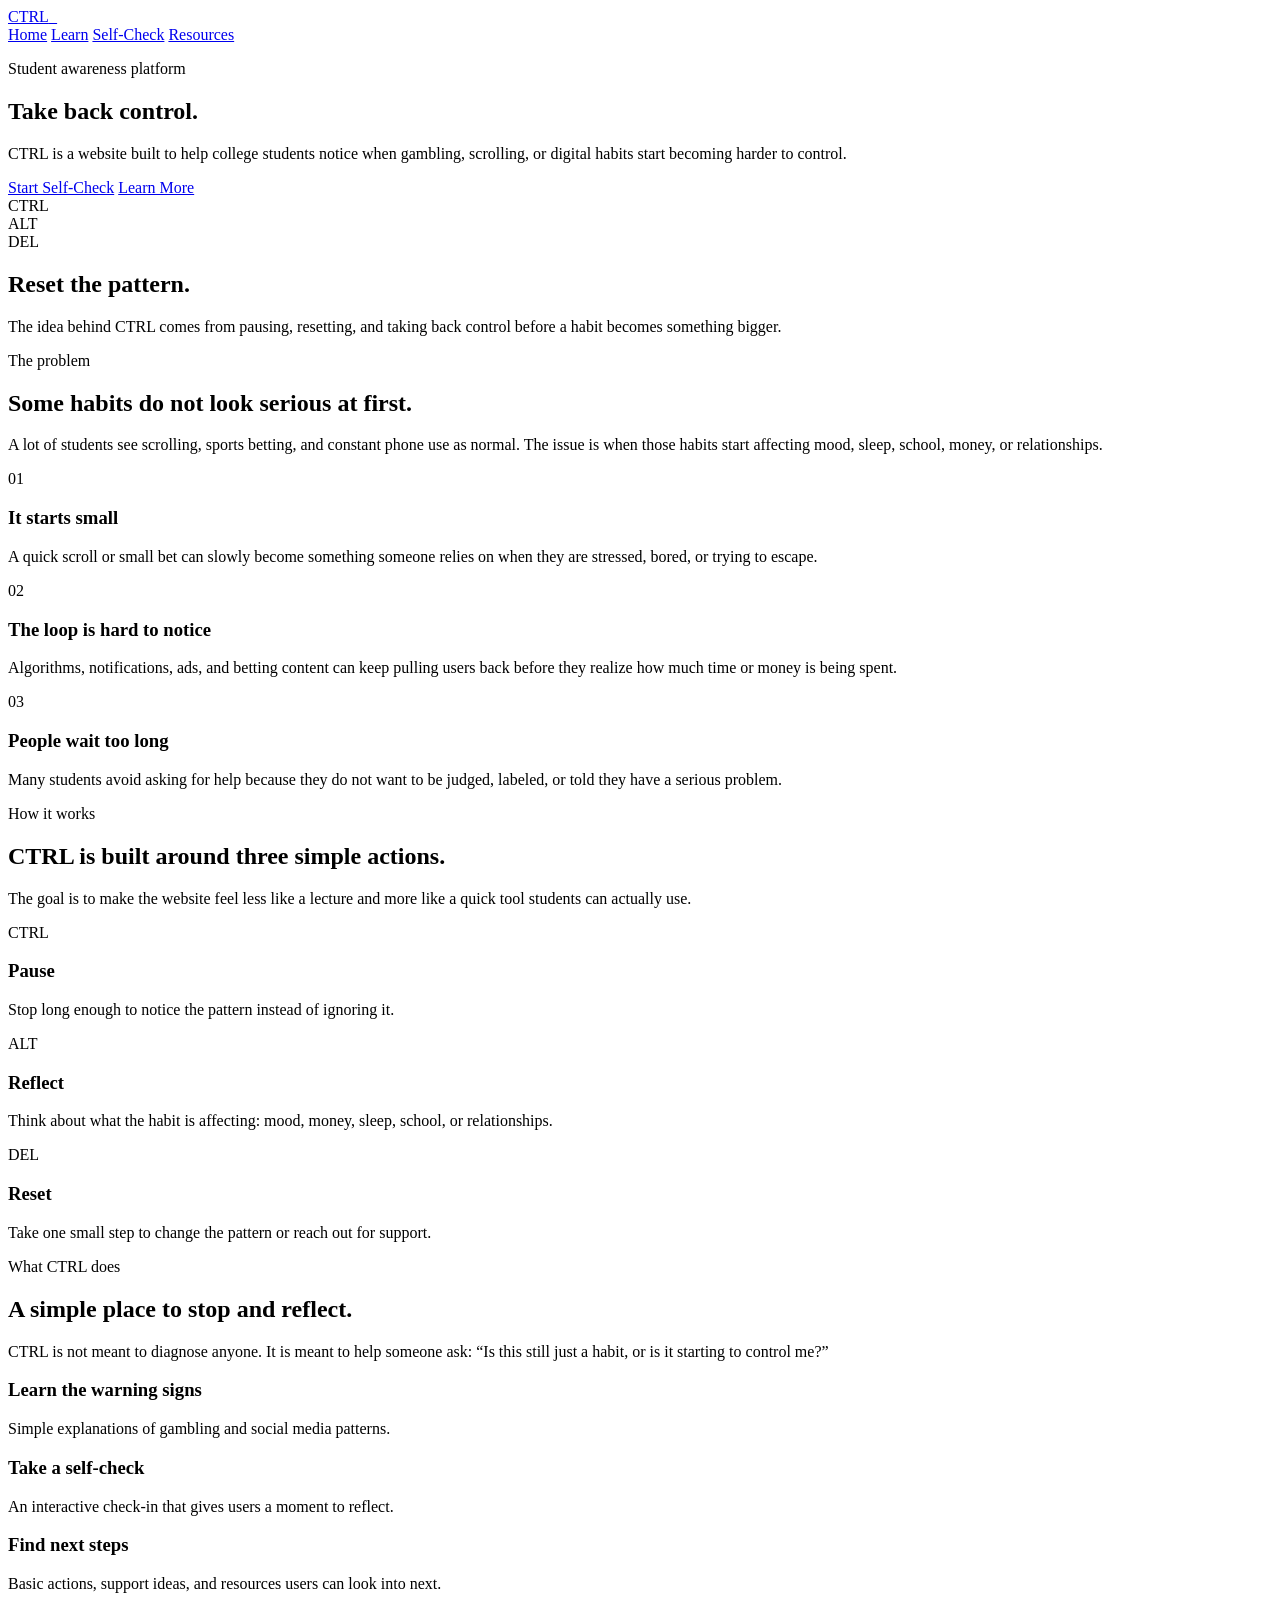
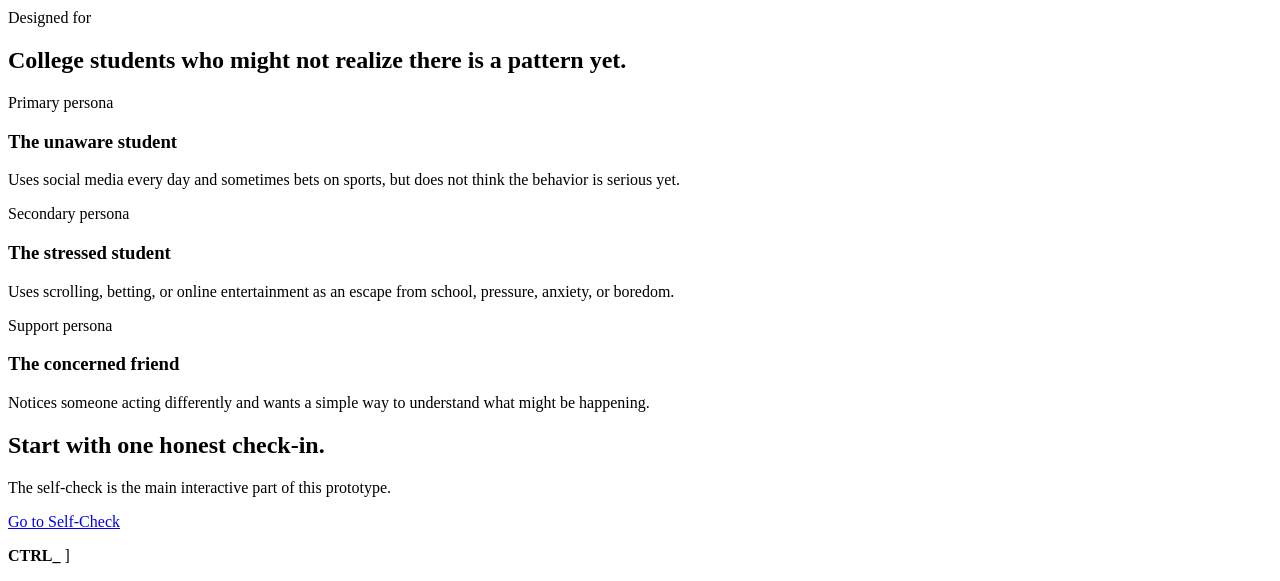
==== index.html @ d5712b6b "Add files via upload" ====
<!DOCTYPE html>
<html lang="en">
<head>
  <meta charset="UTF-8" />
  <meta name="viewport" content="width=device-width, initial-scale=1.0" />

  <title>CTRL | Take Back Control</title>

  <link rel="stylesheet" href="css/style.css" />
</head>

<body>

  <header class="site-header">
    <a href="index.html" class="logo">CTRL<span>_</span></a>

    <nav class="nav-links">
      <a href="index.html" class="active">Home</a>
      <a href="learn.html">Learn</a>
      <a href="self-check.html">Self-Check</a>
      <a href="resources.html">Resources</a>
    </nav>
  </header>

  <main>

    <section class="hero">

      <div class="hero-copy">

        <p class="eyebrow">Student awareness platform</p>

        <h1>
          Take back <span class="blue-text">control.</span>
        </h1>

        <p class="hero-text">
          CTRL is a website built to help college students notice when gambling,
          scrolling, or digital habits start becoming harder to control.
        </p>

        <div class="button-row">
          <a href="self-check.html" class="btn primary">Start Self-Check</a>
          <a href="learn.html" class="btn secondary">Learn More</a>
        </div>

      </div>

      <div class="keyboard-card">

        <div class="key-row">
          <div class="key active">CTRL</div>
          <div class="key">ALT</div>
          <div class="key">DEL</div>
        </div>

        <h2>Reset the pattern.</h2>

        <p>
          The idea behind CTRL comes from pausing, resetting, and taking back control
          before a habit becomes something bigger.
        </p>

      </div>

    </section>

    <section class="section">

      <div class="section-heading">

        <p class="eyebrow">The problem</p>

        <h2>Some habits do not look serious at first.</h2>

        <p>
          A lot of students see scrolling, sports betting, and constant phone use as normal.
          The issue is when those habits start affecting mood, sleep, school, money, or relationships.
        </p>

      </div>

      <div class="card-grid three">

        <article class="info-card">

          <p class="card-number">01</p>

          <h3>It starts small</h3>

          <p>
            A quick scroll or small bet can slowly become something someone relies on
            when they are stressed, bored, or trying to escape.
          </p>

        </article>

        <article class="info-card">

          <p class="card-number">02</p>

          <h3>The loop is hard to notice</h3>

          <p>
            Algorithms, notifications, ads, and betting content can keep pulling users
            back before they realize how much time or money is being spent.
          </p>

        </article>

        <article class="info-card">

          <p class="card-number">03</p>

          <h3>People wait too long</h3>

          <p>
            Many students avoid asking for help because they do not want to be judged,
            labeled, or told they have a serious problem.
          </p>

        </article>

      </div>

    </section>

    <section class="section">

  <div class="section-heading">
    <p class="eyebrow">How it works</p>
    <h2>CTRL is built around three simple actions.</h2>
    <p>
      The goal is to make the website feel less like a lecture and more like
      a quick tool students can actually use.
    </p>
  </div>

  <div class="process-row">

    <div class="process-step">
      <span class="blue-text">CTRL</span>
      <h3>Pause</h3>
      <p>Stop long enough to notice the pattern instead of ignoring it.</p>
    </div>

    <div class="process-step">
      <span class="blue-text">ALT</span>
      <h3>Reflect</h3>
      <p>Think about what the habit is affecting: mood, money, sleep, school, or relationships.</p>
    </div>

    <div class="process-step">
      <span class="blue-text">DEL</span>
      <h3>Reset</h3>
      <p>Take one small step to change the pattern or reach out for support.</p>
    </div>

  </div>

</section>

    <section class="section dark-section">

      <div class="section-heading">

        <p class="eyebrow">What CTRL does</p>

        <h2>A simple place to stop and reflect.</h2>

        <p>
          CTRL is not meant to diagnose anyone. It is meant to help someone ask:
          “Is this still just a habit, or is it starting to control me?”
        </p>

      </div>

      <div class="feature-list">

        <div class="feature-item">
          <h3>Learn the warning signs</h3>
          <p>Simple explanations of gambling and social media patterns.</p>
        </div>

        <div class="feature-item">
          <h3>Take a self-check</h3>
          <p>An interactive check-in that gives users a moment to reflect.</p>
        </div>

        <div class="feature-item">
          <h3>Find next steps</h3>
          <p>Basic actions, support ideas, and resources users can look into next.</p>
        </div>

      </div>

    </section>

    <section class="section">

      <div class="section-heading">

        <p class="eyebrow">Designed for</p>

        <h2>College students who might not realize there is a pattern yet.</h2>

      </div>

      <div class="card-grid three">

        <article class="info-card">

          <p class="tag">Primary persona</p>

          <h3>The unaware student</h3>

          <p>
            Uses social media every day and sometimes bets on sports, but does not think
            the behavior is serious yet.
          </p>

        </article>

        <article class="info-card">

          <p class="tag">Secondary persona</p>

          <h3>The stressed student</h3>

          <p>
            Uses scrolling, betting, or online entertainment as an escape from school,
            pressure, anxiety, or boredom.
          </p>

        </article>

        <article class="info-card">

          <p class="tag">Support persona</p>

          <h3>The concerned friend</h3>

          <p>
            Notices someone acting differently and wants a simple way to understand
            what might be happening.
          </p>

        </article>

      </div>

    </section>

    <section class="cta-section">

      <h2>Start with one honest check-in.</h2>

      <p>The self-check is the main interactive part of this prototype.</p>

      <a href="self-check.html" class="btn primary">
        Go to Self-Check
      </a>

    </section>

  </main>

  <footer class="site-footer">

    <p><strong>CTRL_</strong>

    ]

  </footer>

</body>
</html>
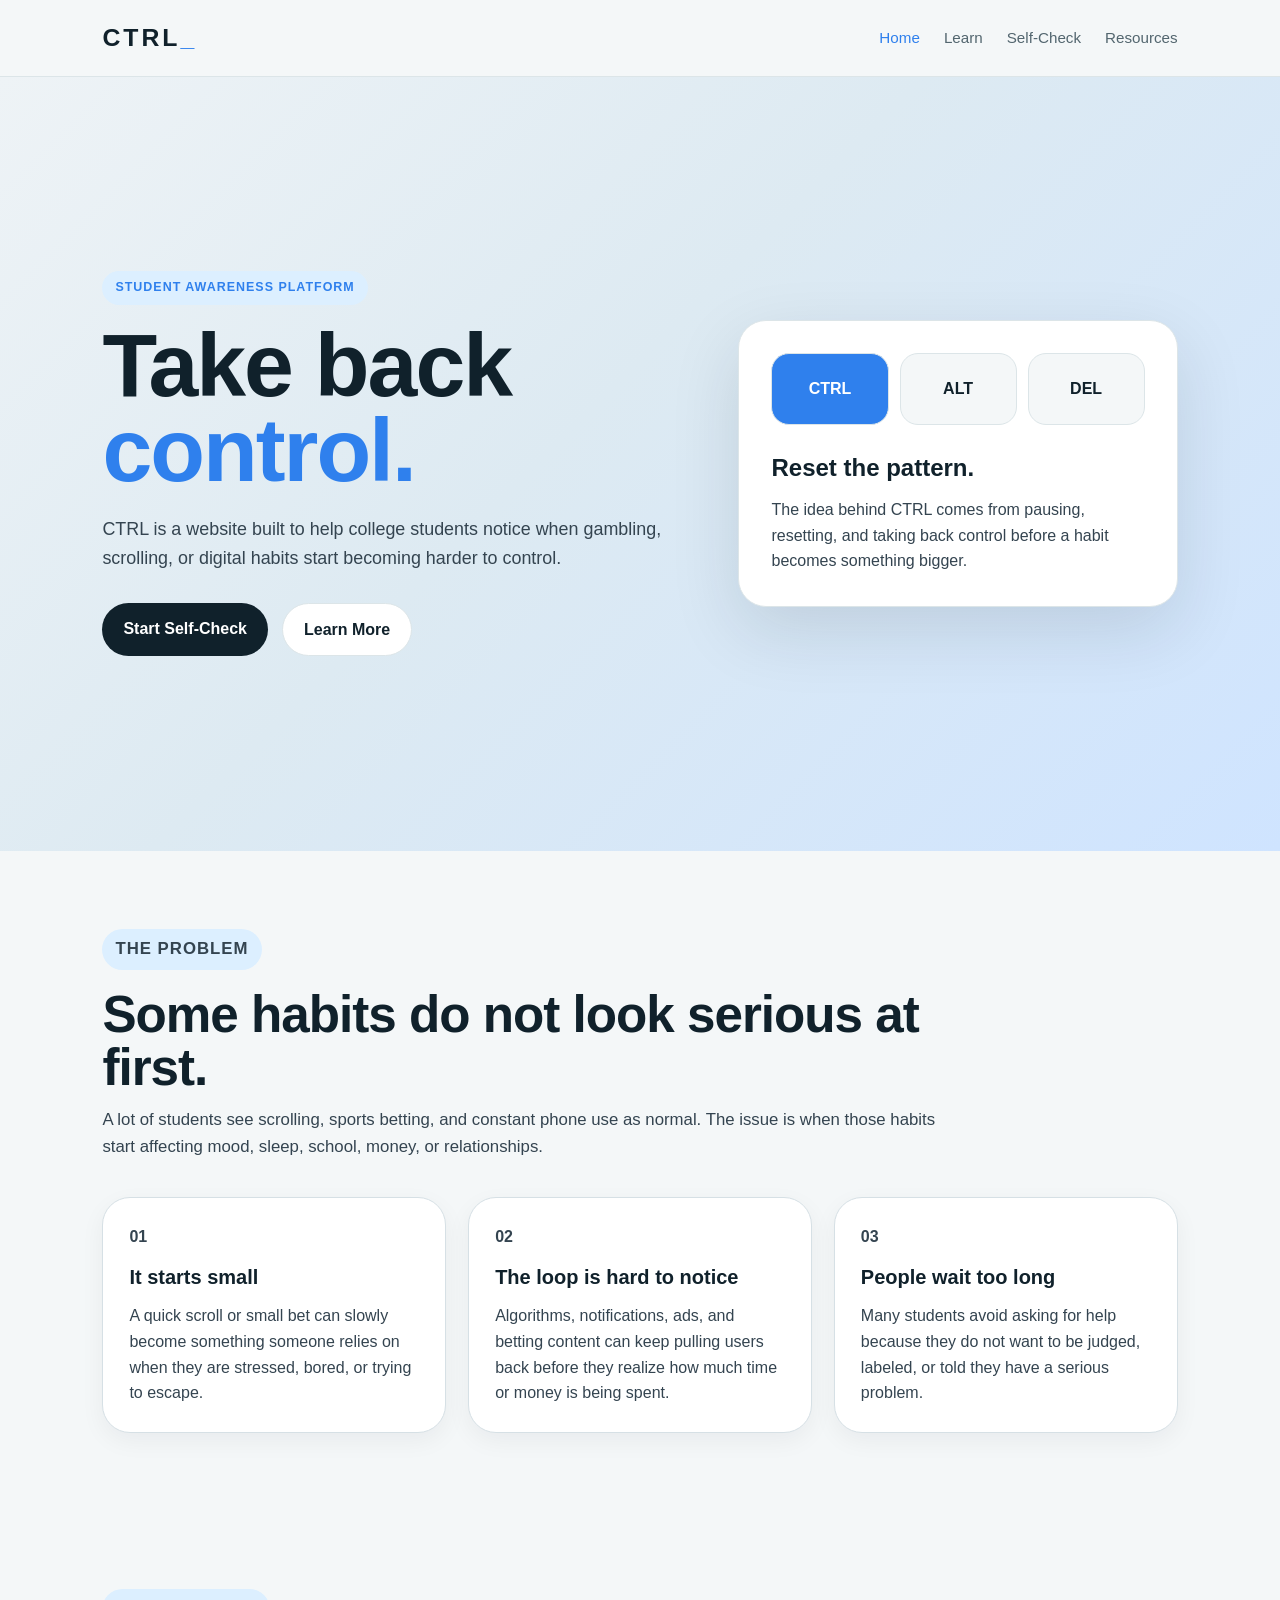
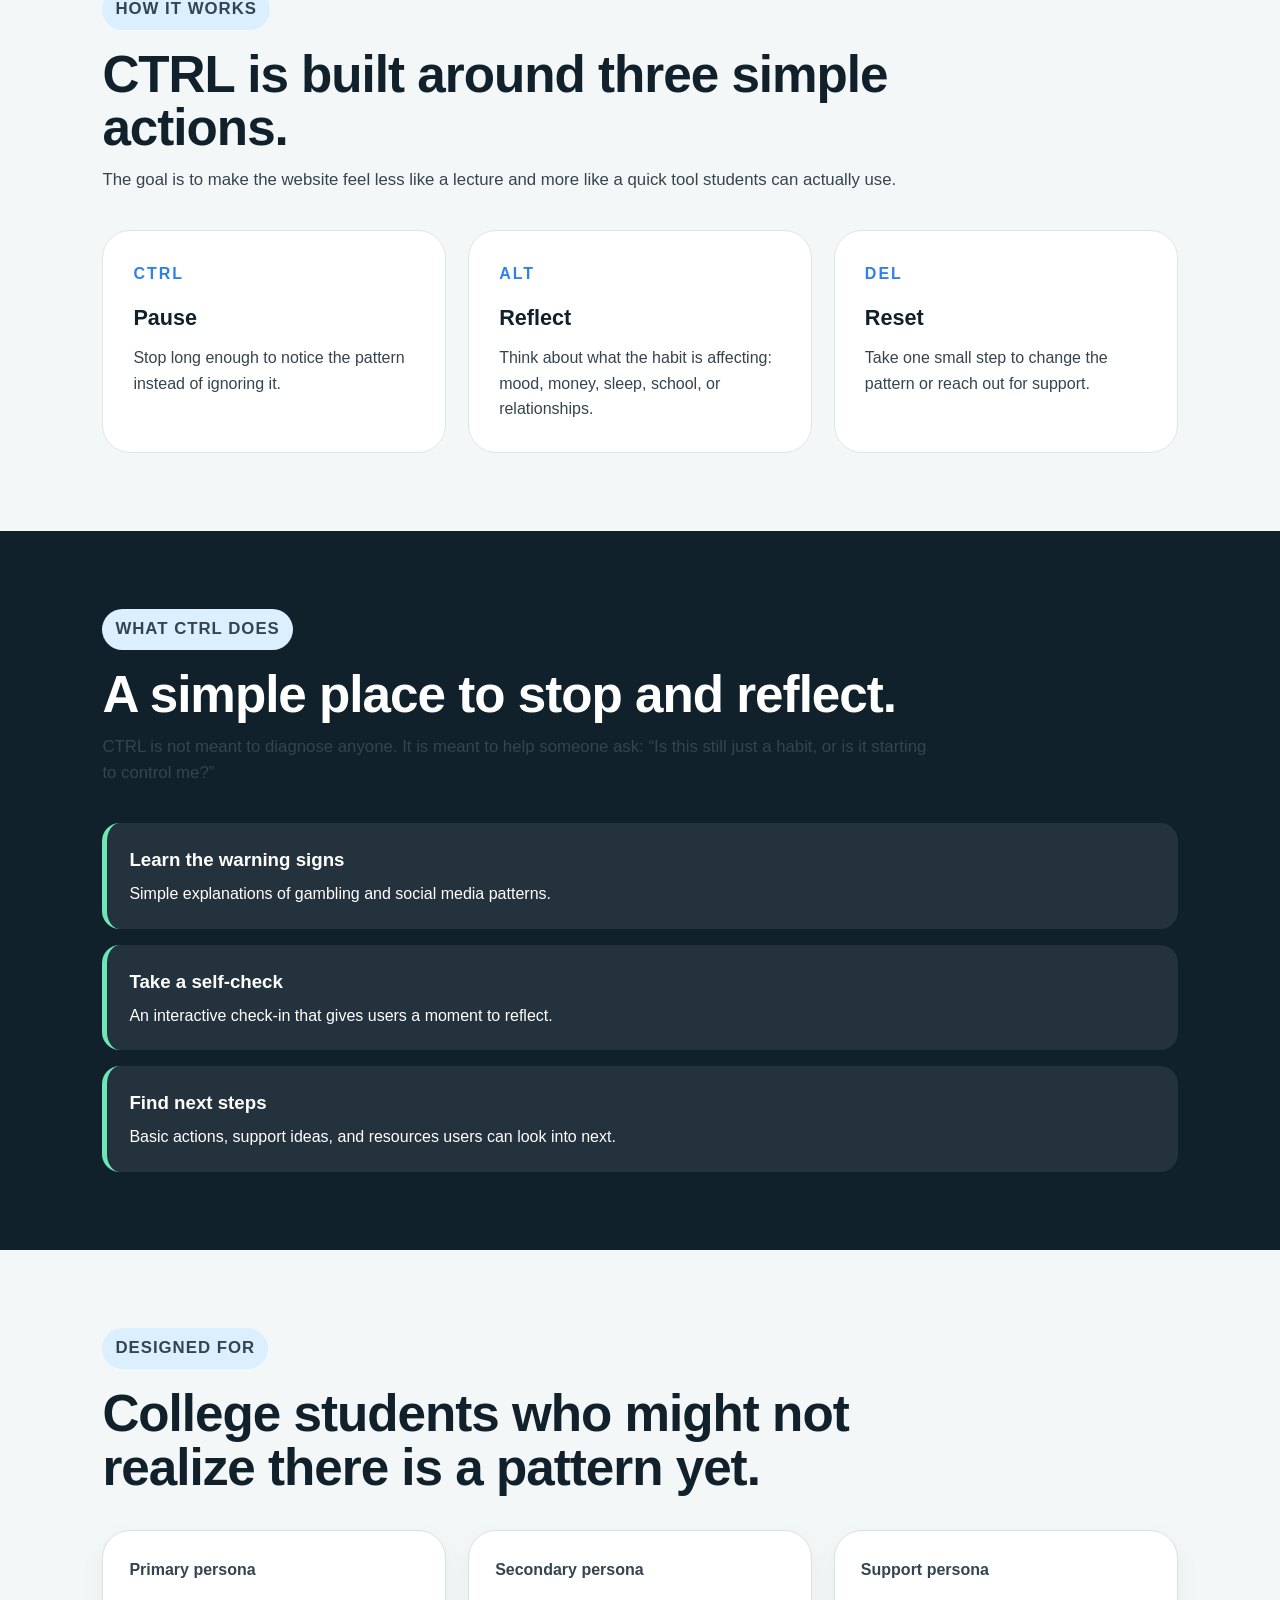
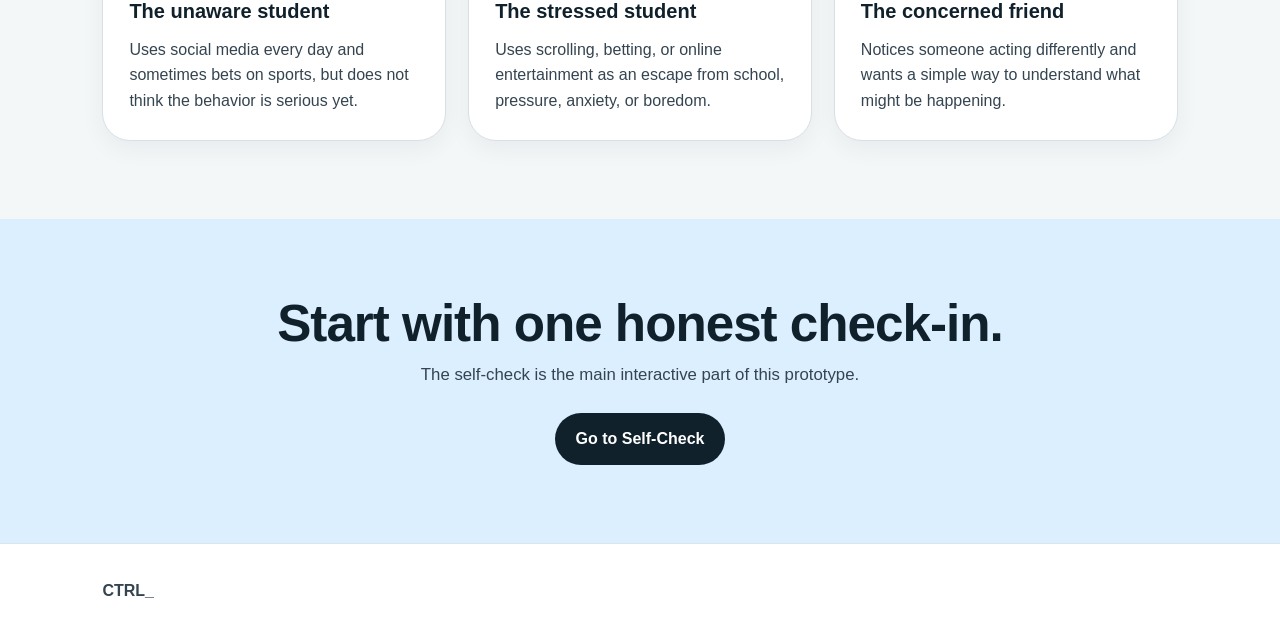
==== commit 57557ae3: "Update index.html" ====
--- a/index.html
+++ b/index.html
@@ -269,9 +269,7 @@
 
     <p><strong>CTRL_</strong>
 
-    ]
-
   </footer>
 
 </body>
-</html>+</html>
--- a/css/style.css
+++ b/css/style.css
@@ -0,0 +1,540 @@
+* {
+  margin: 0;
+  padding: 0;
+  box-sizing: border-box;
+}
+
+html {
+  scroll-behavior: smooth;
+}
+
+body {
+  background: #f4f7f8;
+  color: #10212b;
+  font-family: Arial, Helvetica, sans-serif;
+  line-height: 1.6;
+}
+
+a {
+  color: inherit;
+  text-decoration: none;
+}
+
+.site-header {
+  position: sticky;
+  top: 0;
+  z-index: 20;
+  display: flex;
+  align-items: center;
+  justify-content: space-between;
+  padding: 18px 8%;
+  background: rgba(244, 247, 248, 0.95);
+  border-bottom: 1px solid #dce5e8;
+}
+
+.logo {
+  font-size: 1.55rem;
+  font-weight: 900;
+  letter-spacing: 3px;
+}
+
+.logo span {
+  color: #2f80ed;
+}
+
+.nav-links {
+  display: flex;
+  gap: 24px;
+  color: #53666f;
+  font-size: 0.95rem;
+}
+
+.nav-links a:hover,
+.nav-links a.active {
+  color: #2f80ed;
+}
+
+.hero {
+  min-height: 86vh;
+
+  display: grid;
+  grid-template-columns: 1.15fr 0.85fr;
+
+  align-items: center;
+  gap: 42px;
+
+  padding: 90px 8%;
+
+  background:
+    linear-gradient(
+      135deg,
+      #eef3f6 0%,
+      #ddeaf2 45%,
+      #cfe4ff 100%
+    );
+}
+
+.eyebrow {
+  display: inline-block;
+  margin-bottom: 18px;
+  padding: 7px 13px;
+  border-radius: 999px;
+  background: #dcefff;
+  color: #2f80ed;
+  font-size: 0.78rem;
+  font-weight: 800;
+  letter-spacing: 1px;
+  text-transform: uppercase;
+}
+
+.hero h1,
+.page-hero h1 {
+  max-width: 760px;
+  margin-bottom: 22px;
+  font-size: clamp(3rem, 7vw, 6.2rem);
+  line-height: 0.95;
+  letter-spacing: -2px;
+}
+
+.hero-text,
+.page-hero p {
+  max-width: 690px;
+  margin-bottom: 30px;
+  color: #344450;
+  font-size: 1.12rem;
+}
+
+.button-row {
+  display: flex;
+  flex-wrap: wrap;
+  gap: 14px;
+}
+
+.btn {
+  display: inline-block;
+  padding: 13px 21px;
+  border: none;
+  border-radius: 999px;
+  font-weight: 800;
+  cursor: pointer;
+  transition: 0.25s ease;
+}
+
+.btn.primary {
+  background: #10212b;
+  color: white;
+}
+
+.btn.secondary {
+  background: white;
+  color: #10212b;
+  border: 1px solid #dce5e8;
+}
+
+.btn:hover {
+  transform: translateY(-2px);
+  box-shadow: 0 12px 28px rgba(16, 33, 43, 0.12);
+}
+
+.keyboard-card,
+.quiz-box,
+.warning-box,
+.info-card {
+  background: white;
+  border: 1px solid #dce5e8;
+  border-radius: 28px;
+}
+
+.keyboard-card {
+  padding: 32px;
+  box-shadow: 0 24px 70px rgba(16, 33, 43, 0.12);
+}
+
+.key-row {
+  display: grid;
+  grid-template-columns: repeat(3, 1fr);
+  gap: 11px;
+  margin-bottom: 24px;
+}
+
+.key {
+  padding: 22px 8px;
+  background: #f4f7f8;
+  border: 1px solid #dce5e8;
+  border-radius: 18px;
+  text-align: center;
+  font-weight: 900;
+}
+
+.key.active {
+  background: #2f80ed;
+  color: white;
+}
+
+.keyboard-card h2 {
+  margin-bottom: 10px;
+}
+
+.keyboard-card p {
+  color: #344450;
+}
+
+.section,
+.page-hero,
+.cta-section {
+  padding: 78px 8%;
+}
+
+.page-hero {
+  background:
+    linear-gradient(
+      135deg,
+      #eef3f6 0%,
+      #e2edf4 100%
+    );
+}
+
+.section-heading {
+  max-width: 840px;
+  margin-bottom: 36px;
+}
+
+.section-heading h2,
+.cta-section h2 {
+  margin-bottom: 12px;
+  font-size: clamp(2rem, 4vw, 3.25rem);
+  line-height: 1.05;
+  letter-spacing: -1px;
+}
+
+.section-heading p,
+.cta-section p {
+  color: #344450;
+  font-size: 1.05rem;
+}
+
+.dark-section {
+  background: #10212b;
+  color: white;
+}
+
+
+.dark-section .feature-item p,
+.dark-section .info-card p {
+  color: #ffffff;
+}
+
+.card-grid {
+  display: grid;
+  gap: 22px;
+}
+
+.card-grid.three {
+  grid-template-columns: repeat(3, 1fr);
+}
+
+.info-card {
+  padding: 26px;
+
+  background: white;
+
+  border: 1px solid #d6e0e5;
+
+  box-shadow: 0 8px 25px rgba(15, 23, 32, 0.05);
+
+  transition: 0.25s ease;
+}
+
+.info-card:hover {
+  transform: translateY(-4px);
+
+  box-shadow: 0 18px 35px rgba(15, 23, 32, 0.10);
+}
+
+.card-number,
+.tag {
+  margin-bottom: 12px;
+  color: #2f80ed;
+  font-weight: 900;
+}
+
+.info-card h3 {
+  margin-bottom: 10px;
+  font-size: 1.25rem;
+}
+
+.info-card p,
+.warning-box li {
+  color: #344450;
+}
+
+.dark-section .info-card {
+  background: rgba(255, 255, 255, 0.08);
+  border-color: rgba(255, 255, 255, 0.16);
+}
+
+.feature-list {
+  display: grid;
+  gap: 16px;
+}
+
+.feature-item {
+  padding: 22px;
+  background: rgba(255, 255, 255, 0.08);
+  border-left: 5px solid #6ee7b7;
+  border-radius: 18px;
+}
+
+.feature-item h3 {
+  margin-bottom: 6px;
+}
+
+.feature-item p {
+  color: #344450;
+}
+
+.split-layout {
+  display: grid;
+  grid-template-columns: 1fr 1fr;
+  gap: 22px;
+}
+
+.warning-box {
+  padding: 30px;
+}
+
+.warning-box h2 {
+  margin-bottom: 18px;
+}
+
+.warning-box ul {
+  padding-left: 20px;
+}
+
+.warning-box li {
+  margin-bottom: 12px;
+}
+
+.comparison-table {
+  overflow-x: auto;
+  background: white;
+  border: 1px solid #dce5e8;
+  border-radius: 24px;
+}
+
+table {
+  width: 100%;
+  min-width: 720px;
+  border-collapse: collapse;
+}
+
+th,
+td {
+  padding: 18px;
+  text-align: left;
+  color: #344450;
+  border-bottom: 1px solid #dce5e8;
+}
+
+th {
+  color: #10212b;
+  background: #e9f3f5;
+}
+
+.quiz-box {
+  max-width: 860px;
+  padding: 34px;
+  box-shadow: 0 18px 45px rgba(16, 33, 43, 0.08);
+}
+
+.progress-wrapper {
+  height: 10px;
+  margin-bottom: 28px;
+  overflow: hidden;
+  background: #dce5e8;
+  border-radius: 999px;
+}
+
+.progress-bar {
+  width: 0%;
+  height: 100%;
+  background: #2f80ed;
+  transition: width 0.3s ease;
+}
+
+.question {
+  margin-bottom: 24px;
+  padding-bottom: 20px;
+  border-bottom: 1px solid #dce5e8;
+}
+
+.question p {
+  margin-bottom: 12px;
+  font-weight: 800;
+}
+
+.options {
+  display: flex;
+  flex-wrap: wrap;
+  gap: 12px;
+}
+
+.options label {
+  padding: 10px 14px;
+  background: #f4f7f8;
+  color: #344450;
+  border: 1px solid #dce5e8;
+  border-radius: 999px;
+  cursor: pointer;
+}
+
+.result-box {
+  display: none;
+  margin-top: 24px;
+  padding: 24px;
+  background: #e9f3f5;
+  border: 1px solid #b7d6e2;
+  border-radius: 20px;
+}
+
+.result-box h2 {
+  margin-bottom: 8px;
+}
+
+.result-box p {
+  color: #344450;
+}
+
+.note {
+  margin-top: 18px;
+  color: #6b7f88;
+  font-size: 0.9rem;
+}
+
+.cta-section {
+  text-align: center;
+  background: #dcefff;
+}
+
+.cta-section p {
+  margin-bottom: 24px;
+}
+
+.site-footer {
+  display: flex;
+  flex-wrap: wrap;
+  gap: 18px;
+  justify-content: space-between;
+  padding: 34px 8%;
+  color: #344450;
+  background: white;
+  border-top: 1px solid #dce5e8;
+}
+
+.process-row {
+  display: grid;
+  grid-template-columns: repeat(3, 1fr);
+  gap: 22px;
+}
+
+.process-step {
+  padding: 30px;
+  background: white;
+  border: 1px solid #dce5e8;
+  border-radius: 28px;
+}
+
+.process-step span {
+  display: inline-block;
+  margin-bottom: 14px;
+  color: #2f80ed;
+  font-weight: 900;
+  letter-spacing: 2px;
+}
+
+.process-step h3 {
+  margin-bottom: 10px;
+  font-size: 1.35rem;
+}
+
+.process-step p {
+  color: #344450;
+}
+
+.scenario-box {
+  max-width: 850px;
+  padding: 32px;
+  background: rgba(255, 255, 255, 0.08);
+  border-left: 5px solid #6ee7b7;
+  border-radius: 22px;
+}
+
+.scenario-box h3 {
+  margin-bottom: 12px;
+}
+
+.scenario-box p {
+  color: #c8d6dc;
+}
+
+.resource-links {
+  display: grid;
+  grid-template-columns: repeat(2, 1fr);
+  gap: 22px;
+}
+
+.resource-link-card {
+  display: block;
+  padding: 28px;
+  background: white;
+  border: 1px solid #dce5e8;
+  border-radius: 24px;
+  transition: 0.25s ease;
+}
+
+.resource-link-card:hover {
+  transform: translateY(-4px);
+  box-shadow: 0 16px 35px rgba(16, 33, 43, 0.10);
+}
+
+.resource-link-card h3 {
+  margin-bottom: 10px;
+}
+
+.resource-link-card p {
+  margin-bottom: 16px;
+  color: #344450;
+}
+
+.resource-link-card span {
+  color: #2f80ed;
+  font-weight: 800;
+}
+
+.blue-text {
+  color: #2f80ed;
+}
+
+@media (max-width: 900px) {
+  .hero,
+  .split-layout,
+  .card-grid.three,
+  .process-row,
+  .resource-links {
+    grid-template-columns: 1fr;
+  }
+
+  .nav-links {
+    display: none;
+  }
+
+  .hero,
+  .section,
+  .page-hero,
+  .cta-section,
+  .site-header,
+  .site-footer {
+    padding-left: 6%;
+    padding-right: 6%;
+  }
+}
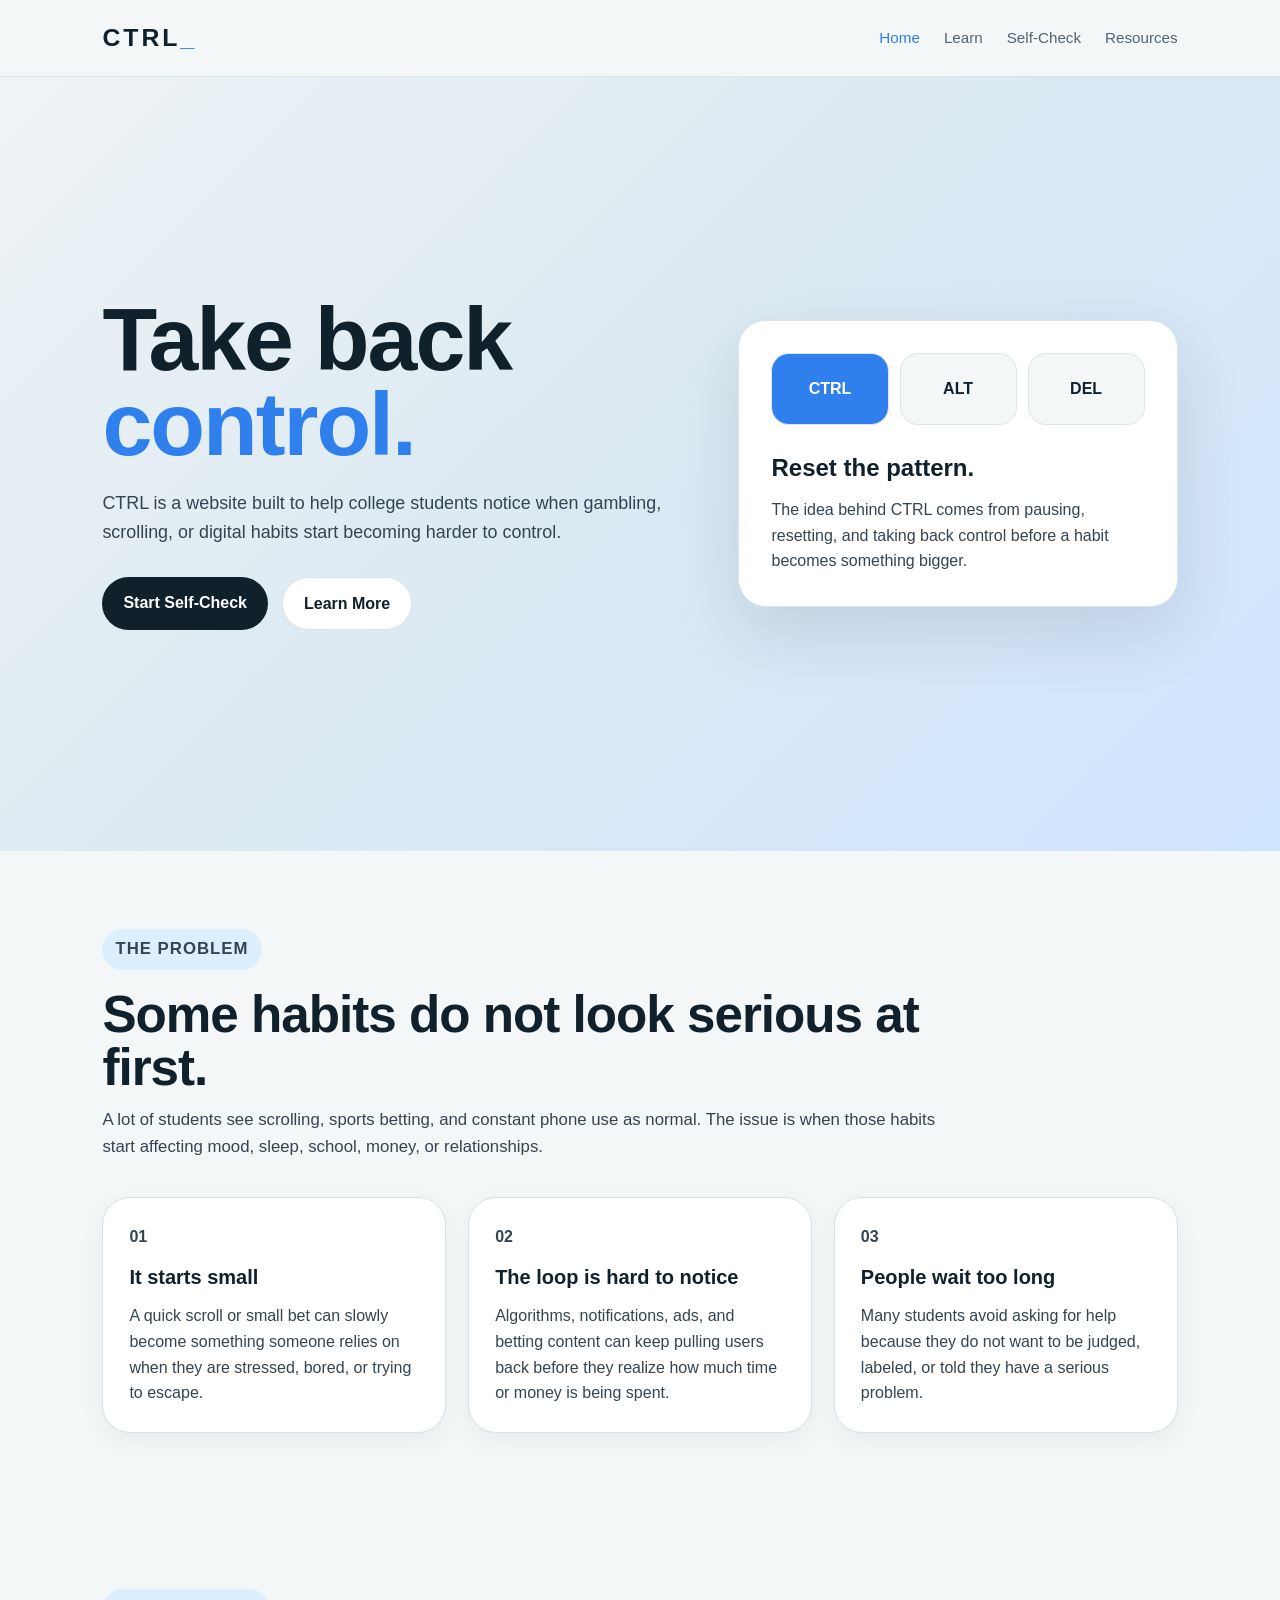
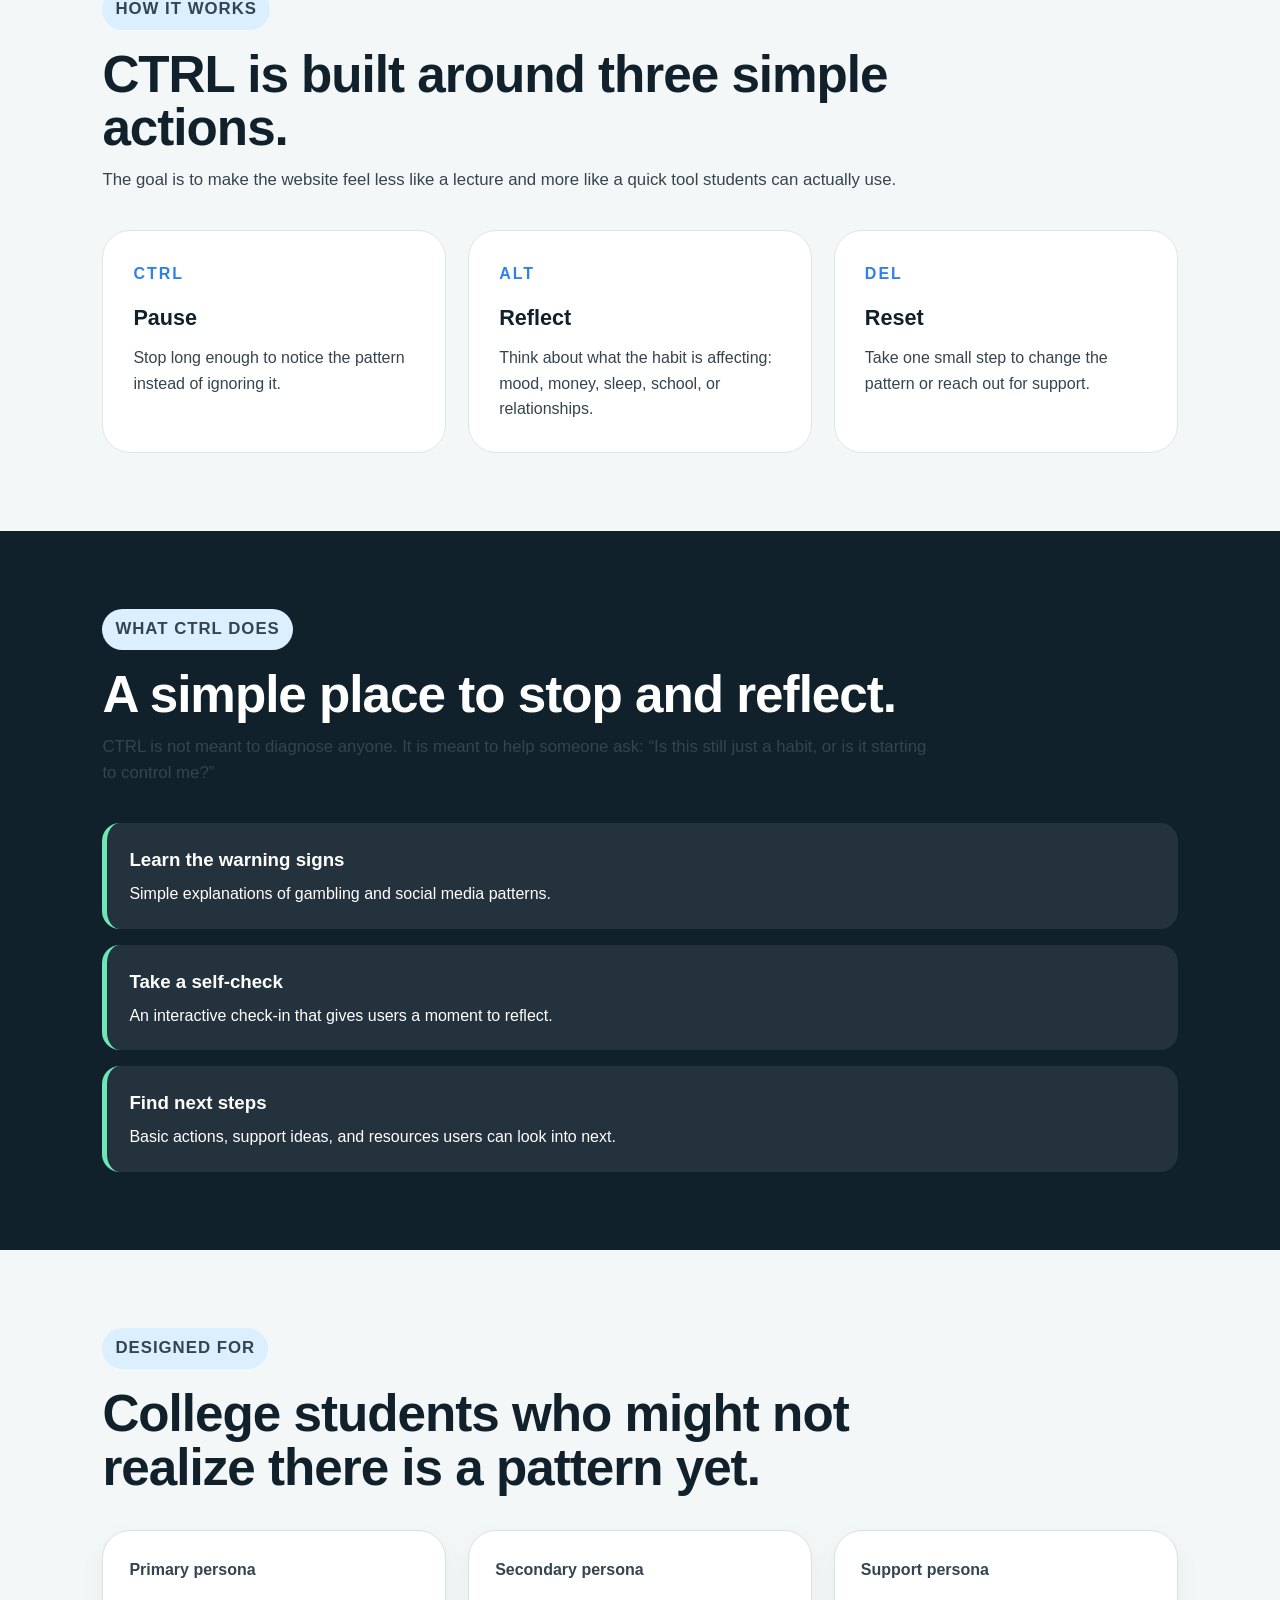
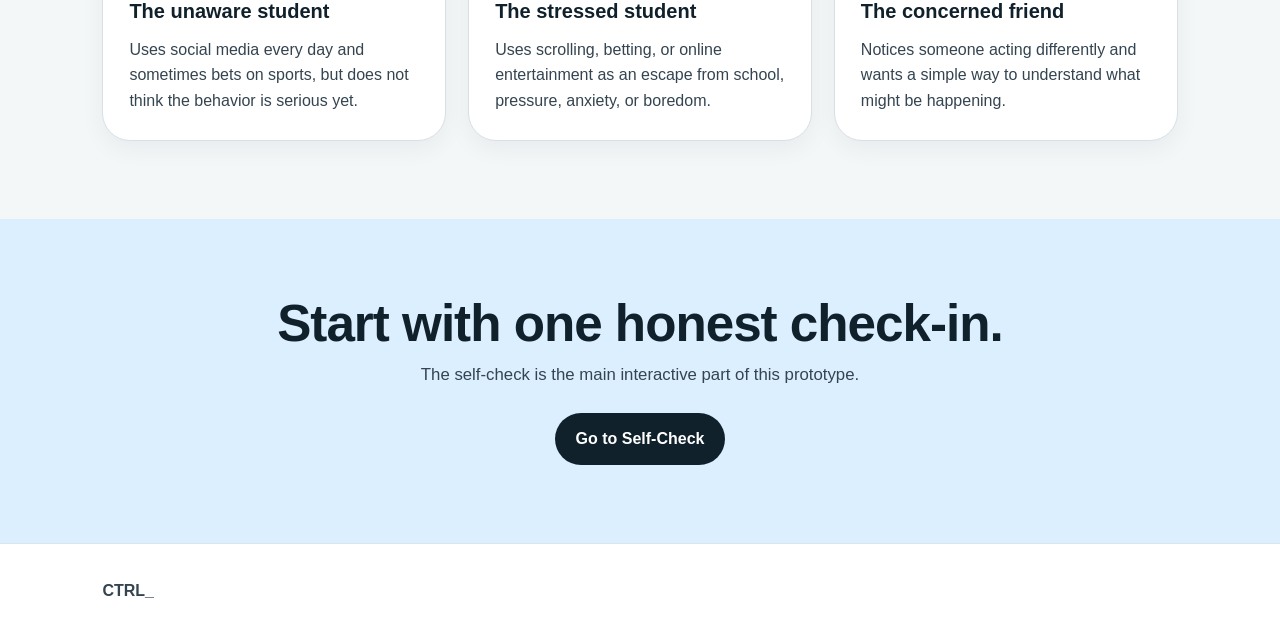
==== commit ca2b25f5: "Update index.html" ====
--- a/index.html
+++ b/index.html
@@ -28,7 +28,7 @@
 
       <div class="hero-copy">
 
-        <p class="eyebrow">Student awareness platform</p>
+      
 
         <h1>
           Take back <span class="blue-text">control.</span>
